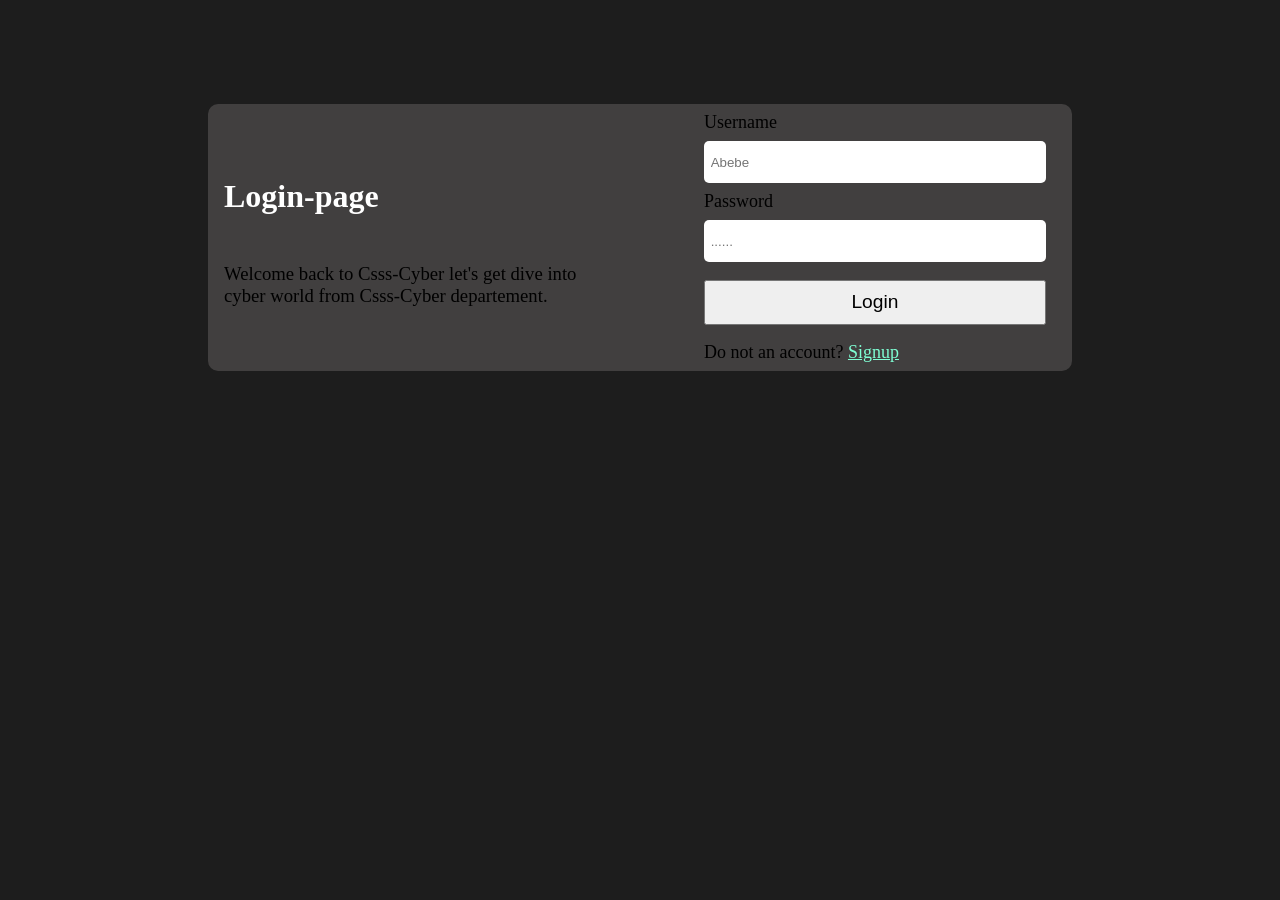
==== template/auth/login.html @ dd566515 "first commit" ====
<!DOCTYPE html>
<html lang="en">
<head>
    <meta charset="UTF-8">
    <meta name="viewport" content="width=device-width, initial-scale=1.0">
    <link rel="stylesheet" href="/static/css/auth/signup.css">
    <title>Csss-Cyber Signup</title>
</head>
<body>

    <!-- main-part -->

    <main id="main">

        <!-- left-part -->

        <div class="left">
            <img src="" alt="">
            <h1>Login-page</h1>
            <h3>Welcome back to Csss-Cyber let's get dive
                into cyber world from Csss-Cyber departement.
            </h3>
        </div>

        <!-- right-part -->

        <div class="right">

            <!-- form -->

            <form action="">

                <!-- username form -->

                <label for="">Username</label>
                <input type="text" placeholder="Abebe">

                <!-- password form -->

                <label for="">Password</label>
                <input type="text" placeholder="......">

                <!-- submit button -->
                <button type="submit">Login</button>


                <span>Do not an account? <a href="">Signup</a></span>
            </form>
        </div>
    </main>

    <!-- js script -->

    <script src="/static/js/auth/login.js"></script>
</body>
</html>
---- static/css/auth/signup.css ----
:root{
    --main:rgb(65, 63, 63);
    --text:linear-gradient(30deg,rgb(114, 114, 255),pink);
    --body:rgb(29, 29, 29);
}
body{
    background:var(--body);
    display: flex;
    justify-content: center;
}
main{
    display: flex;
    align-items:center;
    justify-content: center;
    margin-top: 6em;
    background:var(--main);
    -webkit-backdrop-filter: blur(10px);
    backdrop-filter: blur(10px);
    width: fit-content;
    padding:0.5em 1em;
    border-radius: 10px;
    animation:entry 1s ease-in-out;
}
@keyframes entry{
    0%{
        opacity: 0;
        transform: translateY(-30px);
    }
    100%{
        opacity: 1;
        transform: translate(0);
    }
}
.left,.right form{
    display: flex;
    flex-direction: column;
    width:30em;
    gap:0.5em
}
.right form{
    width:22em
}
.left h1{
    color:white;
    font-family: 'Times New Roman', Times, serif;
}
.left h3{
    width:80%;
    font-weight: 100;
}
label{
    font-size: large;
}
input{
    width:25em;
    height:3em;
    border: none;
    padding-left: 0.5em;
    border-radius: 5px;
}
button{
    padding:0.5em 0.5em;
    width:17.8em;
    margin-top: 0.5em;
    font-size: larger;
}
button:hover{
    box-shadow: 1px 1px 1px green,
    1px 2px 1px white;
    cursor: pointer;
}
span{
    margin-top: 0.5em;
    font-size: large;
}
a{
    color:aquamarine
}



.message{
    position: absolute;
    bottom: 0;
    background:white;
    border-radius:5px;
    box-shadow:0 0 2px white;
    left:0;
    padding:0.5em 1em;
    animation:message 5s forwards;
}
@keyframes message {
    0%{
        opacity: 0;
        transform: translateY(-10px);
    }
    20%,80%{
        opacity: 1;
         transform: translateY(0px);
    }
    100%{
        opacity: 0;
         transform: translateY(-10px);
    }
    
}
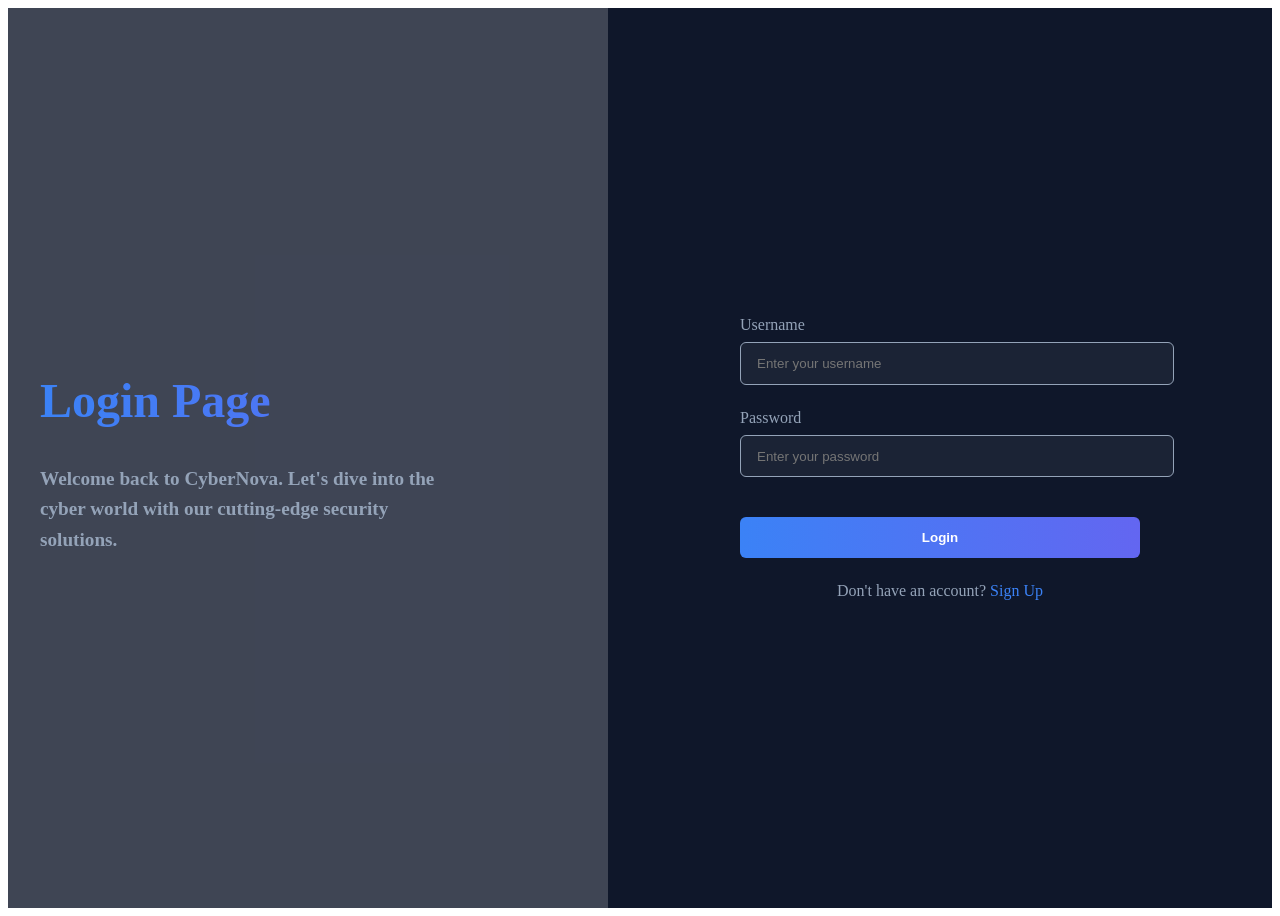
==== commit 9c69d61b: "2nd commit" ====
--- a/template/auth/login.html
+++ b/template/auth/login.html
@@ -3,54 +3,219 @@
 <head>
     <meta charset="UTF-8">
     <meta name="viewport" content="width=device-width, initial-scale=1.0">
-    <link rel="stylesheet" href="/static/css/auth/signup.css">
-    <title>Csss-Cyber Signup</title>
+    <title>CyberNova Login</title>
+    <link rel="stylesheet" href="style.css">
+    <link rel="stylesheet" href="https://cdnjs.cloudflare.com/ajax/libs/animate.css/4.1.1/animate.min.css">
+    <style>
+        :root {
+            --primary: #3b82f6;
+            --primary-dark: #2563eb;
+            --secondary: #6366f1;
+            --dark: #0f172a;
+            --light: #f8fafc;
+            --gray: #94a3b8;
+        }
+
+        #main {
+            display: flex;
+            min-height: 100vh;
+            animation: fadeIn 0.8s ease-out;
+        }
+
+        .left {
+            flex: 1;
+            padding: 2rem;
+            display: flex;
+            flex-direction: column;
+            justify-content: center;
+            background: url('http://static.photos/technology/1200x630/43') no-repeat center center;
+            background-size: cover;
+            position: relative;
+            overflow: hidden;
+        }
+
+        .left::before {
+            content: '';
+            position: absolute;
+            top: 0;
+            left: 0;
+            right: 0;
+            bottom: 0;
+            background: rgba(15, 23, 42, 0.8);
+            z-index: 0;
+        }
+
+        .left h1 {
+            font-size: 3rem;
+            margin-bottom: 1rem;
+            position: relative;
+            z-index: 1;
+            animation: slideInLeft 0.8s ease-out;
+            background: linear-gradient(90deg, var(--primary), var(--secondary));
+            -webkit-background-clip: text;
+            background-clip: text;
+            color: transparent;
+        }
+
+        .left h3 {
+            font-size: 1.2rem;
+            line-height: 1.6;
+            color: var(--gray);
+            position: relative;
+            z-index: 1;
+            animation: slideInLeft 1s ease-out;
+            max-width: 80%;
+        }
+
+        .right {
+            flex: 1;
+            padding: 4rem;
+            display: flex;
+            flex-direction: column;
+            justify-content: center;
+            background-color: var(--dark);
+            position: relative;
+        }
+
+        form {
+            max-width: 400px;
+            width: 100%;
+            margin: 0 auto;
+            animation: fadeInUp 1s ease-out;
+        }
+
+        label {
+            display: block;
+            margin-bottom: 0.5rem;
+            color: var(--gray);
+            font-weight: 500;
+        }
+
+        input {
+            width: 100%;
+            padding: 0.8rem 1rem;
+            margin-bottom: 1.5rem;
+            border: 1px solid var(--gray);
+            border-radius: 0.375rem;
+            background-color: rgba(255, 255, 255, 0.05);
+            color: var(--light);
+            transition: all 0.3s ease;
+        }
+
+        input:focus {
+            outline: none;
+            border-color: var(--primary);
+            box-shadow: 0 0 0 3px rgba(59, 130, 246, 0.3);
+            transform: translateY(-2px);
+        }
+
+        button {
+            width: 100%;
+            padding: 0.8rem;
+            background: linear-gradient(90deg, var(--primary), var(--secondary));
+            color: white;
+            border: none;
+            border-radius: 0.375rem;
+            font-weight: 600;
+            cursor: pointer;
+            transition: all 0.3s ease;
+            margin-top: 1rem;
+        }
+
+        button:hover {
+            transform: translateY(-3px);
+            box-shadow: 0 10px 20px rgba(59, 130, 246, 0.3);
+        }
+
+        span {
+            display: block;
+            text-align: center;
+            margin-top: 1.5rem;
+            color: var(--gray);
+        }
+
+        a {
+            color: var(--primary);
+            text-decoration: none;
+            transition: color 0.3s ease;
+        }
+
+        a:hover {
+            color: var(--secondary);
+        }
+
+        @media (max-width: 768px) {
+            #main {
+                flex-direction: column;
+            }
+            
+            .left, .right {
+                padding: 2rem;
+            }
+            
+            .left h1 {
+                font-size: 2rem;
+            }
+            
+            .left h3 {
+                font-size: 1rem;
+            }
+        }
+    </style>
 </head>
 <body>
-
-    <!-- main-part -->
+    <custom-navbar></custom-navbar>
 
     <main id="main">
-
-        <!-- left-part -->
-
         <div class="left">
-            <img src="" alt="">
-            <h1>Login-page</h1>
-            <h3>Welcome back to Csss-Cyber let's get dive
-                into cyber world from Csss-Cyber departement.
-            </h3>
+            <h1>Login Page</h1>
+            <h3>Welcome back to CyberNova. Let's dive into the cyber world with our cutting-edge security solutions.</h3>
         </div>
 
-        <!-- right-part -->
-
         <div class="right">
-
-            <!-- form -->
-
             <form action="">
-
-                <!-- username form -->
-
-                <label for="">Username</label>
-                <input type="text" placeholder="Abebe">
-
-                <!-- password form -->
-
-                <label for="">Password</label>
-                <input type="text" placeholder="......">
-
-                <!-- submit button -->
-                <button type="submit">Login</button>
-
-
-                <span>Do not an account? <a href="">Signup</a></span>
+                <label for="username">Username</label>
+                <input id="username" type="text" placeholder="Enter your username" required>
+
+                <label for="password">Password</label>
+                <input id="password" type="password" placeholder="Enter your password" required>
+
+                <button type="submit" class="animate__animated animate__pulse animate__infinite animate__slower">Login</button>
+
+                <span>Don't have an account? <a href="signup.html">Sign Up</a></span>
             </form>
         </div>
     </main>
 
-    <!-- js script -->
-
-    <script src="/static/js/auth/login.js"></script>
+    <script src="components/navbar.js"></script>
+    <script src="script.js"></script>
+    <script>
+        document.querySelector('form').addEventListener('submit', function(e) {
+            e.preventDefault();
+            const username = document.getElementById('username').value;
+            const password = document.getElementById('password').value;
+            
+            // Simple validation
+            if (username && password) {
+                alert('Login successful! Redirecting to dashboard...');
+                // In a real app, you would handle authentication here
+            } else {
+                alert('Please fill in all fields');
+            }
+        });
+
+        // Add input focus effects
+        document.querySelectorAll('input').forEach(input => {
+            input.addEventListener('focus', () => {
+                input.style.transform = 'translateY(-5px)';
+                input.style.boxShadow = '0 10px 20px rgba(59, 130, 246, 0.2)';
+            });
+            
+            input.addEventListener('blur', () => {
+                input.style.transform = '';
+                input.style.boxShadow = '';
+            });
+        });
+    </script>
 </body>
 </html>
